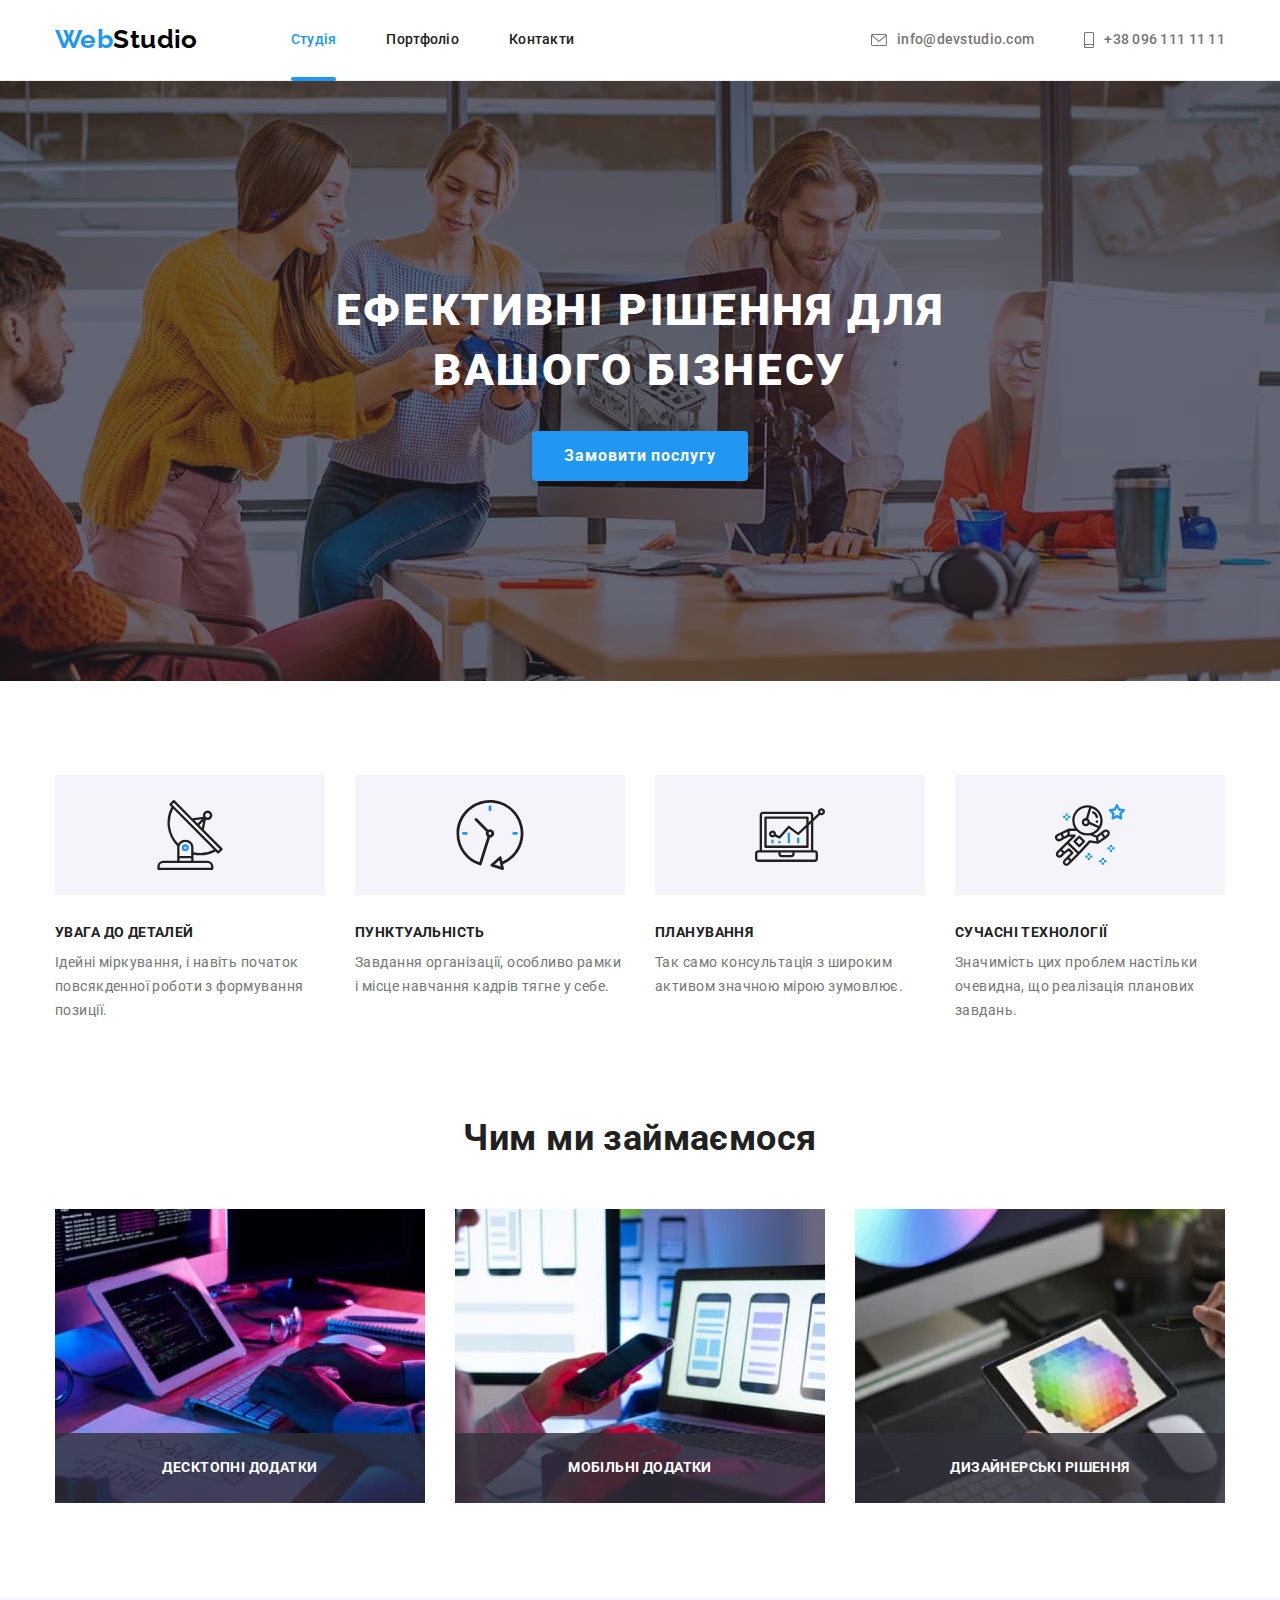
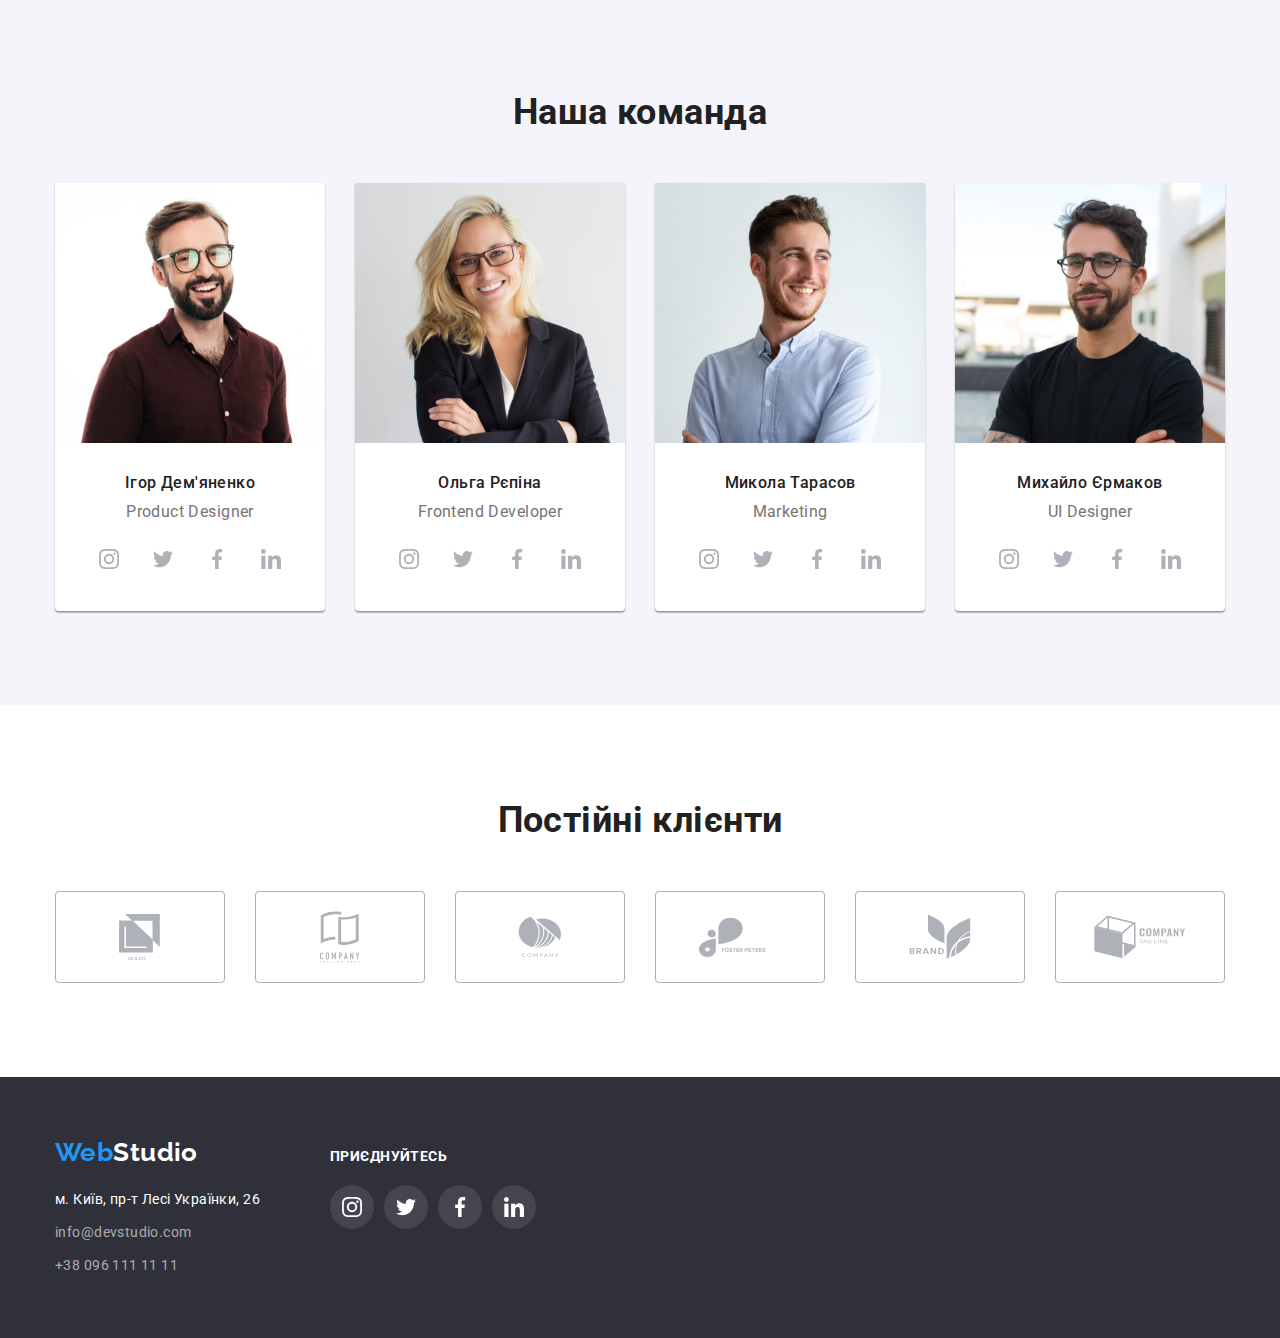
==== index.html @ 54a5e235 "Initial commit" ====
<!DOCTYPE html>
<html lang="uk">

<head>
    <meta charset="UTF-8">
    <meta http-equiv="X-UA-Compatible" content="IE=edge">
    <meta name="viewport" content="width=device-width, initial-scale=1.0">
    <title>Студія</title>
    <link rel="preconnect" href="https://fonts.googleapis.com">
    <link rel="preconnect" href="https://fonts.gstatic.com" crossorigin>
    <link
        href="https://fonts.googleapis.com/css2?family=Raleway:wght@700&family=Roboto:wght@400;500;700;900&display=swap"
        rel="stylesheet">
    <link rel="stylesheet"
        href="https://cdnjs.cloudflare.com/ajax/libs/modern-normalize/1.1.0/modern-normalize.min.css">
    <link rel="stylesheet" href="./css/styles.css">
</head>

<body>
    <!--Шапка сайта-->
    <header class="header">
        <div class="container header-container">
            <!-- Навигация на другие страницы -->
            <nav class="header-nav">
                <a class="header-logo link" lang="en" href="./index.html">Web<span
                        class="header-logo-text">Studio</span></a>
                <ul class="header-nav-items list">
                    <li class="header-nav-item"><a class="header-nav-link link current" href="./index.html">Студія</a>
                    </li>
                    <li class="header-nav-item"><a class="header-nav-link link" href="./portfolio.html">Портфоліо</a>
                    </li>
                    <li class="header-nav-item"><a class="header-nav-link link" href="#">Контакти</a></li>
                </ul>
            </nav>
            <!-- Контакты -->
            <ul class="heder-contact-items list">
                <li class="header-contact-item"><a class="header-contact-link link " href="mailto:info@devstudio.com"
                        aria-label="Надіслати Email" title="Надіслати Email">
                        <svg class="header-svg-envelope">
                            <use href="./images/icons.svg#icon-envelope"></use>
                        </svg>
                        info@devstudio.com</a>
                </li>
                <li class="header-contact-item"><a class="header-contact-link link" href="tel:+380961111111"
                        aria-label="Подзвонити" title="Подзвонити">
                        <svg class="header-svg-smartphone">
                            <use href="./images/icons.svg#icon-smartphone"></use>
                        </svg>
                        +38 096 111 11 11</a>
                </li>
            </ul>
        </div>
    </header>
    <!-- Уникальный контент страницы -->
    <main class="main">
        <!-- Секция Герой -->
        <section class="section hero">
            <div class="container">
                <h1 class="hero-title">Ефективні рішення для вашого бізнесу</h1>
                <button class="hero-btn hero-btn-text" type="button" data-modal-open>Замовити послугу</button>
            </div>
        </section>
        <!-- Секция приемущества -->
        <section class="section sсills">
            <div class="container">
                <h2 class="visually-hidden">Наші переваги</h2>
                <ul class="scills-items list">
                    <li class="scills-item">
                        <div class="scills-icons">
                            <svg class="scills-svg">
                                <use href="./images/icons.svg#icon-antenna"></use>
                            </svg>
                        </div>
                        <h3 class="scills-subtitle">Увага до деталей</h3>
                        <p class="scills-text">Ідейні міркування, і навіть початок повсякденної роботи з формування
                            позиції.
                        </p>
                    </li>
                    <li class="scills-item">
                        <div class="scills-icons">
                            <svg class="scills-svg">
                                <use href="./images/icons.svg#icon-clock"></use>
                            </svg>
                        </div>
                        <h3 class="scills-subtitle">Пунктуальність</h3>
                        <p class="scills-text">Завдання організації, особливо рамки і місце навчання кадрів тягне у
                            себе.
                        </p>
                    </li>
                    <li class="scills-item">
                        <div class="scills-icons">
                            <svg class="scills-svg">
                                <use href="./images/icons.svg#icon-diagram"></use>
                            </svg>
                        </div>
                        <h3 class="scills-subtitle">Планування</h3>
                        <p class="scills-text">Так само консультація з широким активом значною мірою зумовлює.</p>
                    </li>
                    <li class="scills-item">
                        <div class="scills-icons">
                            <svg class="scills-svg">
                                <use href="./images/icons.svg#icon-astronaut"></use>
                            </svg>
                        </div>
                        <h3 class="scills-subtitle">Сучасні технології</h3>
                        <p class="scills-text">Значимість цих проблем настільки очевидна, що реалізація планових
                            завдань.
                        </p>
                    </li>
                </ul>
            </div>
        </section>
        <!-- Секция направление деятельности -->
        <section class="section work">
            <div class="container">
                <h2 class="work-title">Чим ми займаємося</h2>
                <ul class="work-items list">
                    <li class="work-item">
                        <img class="work-image" src="./images/img_1.jpg" alt="Людина набирає текст на планшеті">
                        <h3 class="work-item-subtitle">Десктопні додатки</h3>
                    </li>

                    <li class="work-item">
                        <img class="work-image" src="./images/img_2.jpg" alt="На екрані ноутбука макети смартфонів">
                        <h3 class="work-item-subtitle">Мобільні додатки</h3>
                    </li>

                    <li class="work-item">
                        <img class="work-image" src="./images/img_3.jpg"
                            alt="Людина обирає колір графіки на екрані планшета">
                        <h3 class="work-item-subtitle">Дизайнерські рішення</h3>
                    </li>
                </ul>
            </div>
        </section>
        <!-- Секция команда сотрудников -->
        <section class="section team">
            <div class="container">
                <h2 class="team-title">Наша команда</h2>
                <ul class="team-items list">
                    <li class="team-item">
                        <img class="team-image" src="./images/prod_designer.jpg" alt="Фото Ігор Дем'яненко">
                        <div class="team-content">
                            <h3 class="team-subtitle">Ігор Дем'яненко</h3>
                            <p class="team-text" lang="en">Product Designer</p>
                            <ul class="team-social-items list">
                                <li class="team-social-item">
                                    <a class="team-social-link link" href="#" target="_blank"
                                        aria-label="Профіль Instagram" title="Профіль Instagram">
                                        <svg class="team-social-svg">
                                            <use href="./images/icons.svg#icon-instagram"></use>
                                        </svg>
                                    </a>
                                </li>
                                <li class="team-social-item">
                                    <a class="team-social-link link" href="#" target="_blank"
                                        aria-label="Профіль Twitter" title="Профіль Twitter">
                                        <svg class="team-social-svg">
                                            <use href="./images/icons.svg#icon-twitter"></use>
                                        </svg>
                                    </a>
                                </li>
                                <li class="team-social-item">
                                    <a class="team-social-link link" href="#" target="_blank"
                                        aria-label="Профіль Facebook" title="Профіль Facebook">
                                        <svg class="team-social-svg">
                                            <use href="./images/icons.svg#icon-facebook"></use>
                                        </svg>
                                    </a>
                                </li>
                                <li class="team-social-item">
                                    <a class="team-social-link link" href="#" target="_blank"
                                        aria-label="Профіль Linkedin" title="Профіль Linkedin">
                                        <svg class="team-social-svg">
                                            <use href="./images/icons.svg#icon-linkedin"></use>
                                        </svg>
                                    </a>
                                </li>
                            </ul>
                        </div>
                    </li>

                    <li class="team-item">
                        <img class="team-image" src="./images/developer.jpg" alt="Фото Ольга Рєпіна">
                        <div class="team-content">
                            <h3 class="team-subtitle">Ольга Рєпіна</h3>
                            <p class="team-text" lang="en">Frontend Developer</p>
                            <ul class="team-social-items list">
                                <li class="team-social-item">
                                    <a class="team-social-link link" href="#" target="_blank"
                                        aria-label="Профіль Instagram" title="Профіль Instagram">
                                        <svg class="team-social-svg">
                                            <use href="./images/icons.svg#icon-instagram"></use>
                                        </svg>
                                    </a>
                                </li>
                                <li class="team-social-item">
                                    <a class="team-social-link link" href="#" target="_blank"
                                        aria-label="Профіль Twitter" title="Профіль Twitter">
                                        <svg class="team-social-svg">
                                            <use href="./images/icons.svg#icon-twitter"></use>
                                        </svg>
                                    </a>
                                </li>
                                <li class="team-social-item">
                                    <a class="team-social-link link" href="#" target="_blank"
                                        aria-label="Профіль Facebook" title="Профіль Facebook">
                                        <svg class="team-social-svg">
                                            <use href="./images/icons.svg#icon-facebook"></use>
                                        </svg>
                                    </a>
                                </li>
                                <li class="team-social-item">
                                    <a class="team-social-link link" href="#" target="_blank"
                                        aria-label="Профіль Linkedin" title="Профіль Linkedin">
                                        <svg class="team-social-svg">
                                            <use href="./images/icons.svg#icon-linkedin"></use>
                                        </svg>
                                    </a>
                                </li>
                            </ul>
                        </div>
                    </li>

                    <li class="team-item">
                        <img class="team-image" src="./images/marketing.jpg" alt=" Фото Микола Тарасов">
                        <div class="team-content">
                            <h3 class="team-subtitle">Микола Тарасов</h3>
                            <p class="team-text" lang="en">Marketing</p>
                            <ul class="team-social-items list">
                                <li class="team-social-item">
                                    <a class="team-social-link link" href="#" target="_blank"
                                        aria-label="Профіль Instagram" title="Профіль Instagram">
                                        <svg class="team-social-svg">
                                            <use href="./images/icons.svg#icon-instagram"></use>
                                        </svg>
                                    </a>
                                </li>
                                <li class="team-social-item">
                                    <a class="team-social-link link" href="#" target="_blank"
                                        aria-label="Профіль Twitter" title="Профіль Twitter">
                                        <svg class="team-social-svg">
                                            <use href="./images/icons.svg#icon-twitter"></use>
                                        </svg>
                                    </a>
                                </li>
                                <li class="team-social-item">
                                    <a class="team-social-link link" href="#" target="_blank"
                                        aria-label="Профіль Facebook" title="Профіль Facebook">
                                        <svg class="team-social-svg">
                                            <use href="./images/icons.svg#icon-facebook"></use>
                                        </svg>
                                    </a>
                                </li>
                                <li class="team-social-item">
                                    <a class="team-social-link link" href="#" target="_blank"
                                        aria-label="Профіль Linkedin" title="Профіль Linkedin">
                                        <svg class="team-social-svg">
                                            <use href="./images/icons.svg#icon-linkedin"></use>
                                        </svg>
                                    </a>
                                </li>
                            </ul>
                        </div>
                    </li>

                    <li class="team-item">
                        <img class="team-image" src="./images/ui_designer.jpg" alt="Фото Михайло Єрмаков">
                        <div class="team-content">
                            <h3 class="team-subtitle">Михайло Єрмаков</h3>
                            <p class="team-text" lang="en">UI Designer</p>
                            <ul class="team-social-items list">
                                <li class="team-social-item">
                                    <a class="team-social-link link" href="#" target="_blank"
                                        aria-label="Профіль Instagram" title="Профіль Instagram">
                                        <svg class="team-social-svg">
                                            <use href="./images/icons.svg#icon-instagram"></use>
                                        </svg>
                                    </a>
                                </li>
                                <li class="team-social-item">
                                    <a class="team-social-link link" href="#" target="_blank"
                                        aria-label="Профіль Twitter" title="Профіль Twitter">
                                        <svg class="team-social-svg">
                                            <use href="./images/icons.svg#icon-twitter"></use>
                                        </svg>
                                    </a>
                                </li>
                                <li class="team-social-item">
                                    <a class="team-social-link link" href="#" target="_blank"
                                        aria-label="Профіль Facebook" title="Профіль Facebook">
                                        <svg class="team-social-svg">
                                            <use href="./images/icons.svg#icon-facebook"></use>
                                        </svg>
                                    </a>
                                </li>
                                <li class="team-social-item">
                                    <a class="team-social-link link" href="#" target="_blank"
                                        aria-label="Профіль Linkedin" title="Профіль Linkedin">
                                        <svg class="team-social-svg">
                                            <use href="./images/icons.svg#icon-linkedin"></use>
                                        </svg>
                                    </a>
                                </li>
                            </ul>
                        </div>
                    </li>
                </ul>
            </div>
        </section>
        <!-- Секция постоянныех клиентов -->
        <section class="section clients">
            <div class="container">
                <h2 class="clients-title">Постійні клієнти</h2>
                <ul class="clients-items list">
                    <li class="clients-item">
                        <a class="clients-item-link link" href="" aria-label="YA & CO" title="YA & CO">
                            <svg class="clients-item-svg svg-company_1">
                                <use href="./images/icons.svg#icon-company_1"></use>
                            </svg>
                        </a>
                    </li>
                    <li class="clients-item">
                        <a class="clients-item-link link" href="" aria-label="Company tagline here"
                            title="Company tagline here">
                            <svg class="clients-item-svg svg-company_2">
                                <use href="./images/icons.svg#icon-company_2"></use>
                            </svg>
                        </a>
                    </li>
                    <li class="clients-item">
                        <a class="clients-item-link link" href="" aria-label="Company" title="Company">
                            <svg class="clients-item-svg svg-company_3">
                                <use href="./images/icons.svg#icon-company_3"></use>
                            </svg>
                        </a>
                    </li>
                    <li class="clients-item">
                        <a class="clients-item-link link" href="" aria-label="Foster Peters" title="Foster Peters">
                            <svg class="clients-item-svg svg-company_4">
                                <use href="./images/icons.svg#icon-company_4"></use>
                            </svg>
                        </a>
                    </li>
                    <li class="clients-item">
                        <a class="clients-item-link link" href="" aria-label="Brand" title="Brand">
                            <svg class="clients-item-svg svg-company_5">
                                <use href="./images/icons.svg#icon-company_5"></use>
                            </svg>
                        </a>
                    </li>
                    <li class="clients-item">
                        <a class="clients-item-link link" href="" aria-label="Company Tag Line"
                            title="Company Tag Line">
                            <svg class="clients-item-svg svg-company_6">
                                <use href="./images/icons.svg#icon-company_6"></use>
                            </svg>
                        </a>
                    </li>
                </ul>
            </div>
        </section>
    </main>
    <!-- Подвал сайта-->
    <footer class="footer">
        <div class="container">
            <div class="footer-items-flex">
                <div class="footer-item-flex"><a class="footer-logo link" lang="en" href="./index.html">Web<span
                            class="footer-logo-text">Studio</span></a>
                    <!-- Адрес компании -->
                    <address class="footer-address">
                        <ul class="footer-address-items list">
                            <li class="address-item"><a class="address-link footer-address-contact link" href="
                                            https://goo.gl/maps/CPtrU1FHBa2aNyZL9" target="_blank"
                                    rel="noopener noreferrer nofollow">м.
                                    Київ, пр-т Лесі
                                    Українки, 26</a></li>
                            <li class="address-item"><a class="address-link link"
                                    href="mailto:info@devstudio.com">info@devstudio.com</a>
                            </li>
                            <li class="address-item"><a class="address-link link" href="tel:+380961111111">+38 096 111
                                    11 11</a>
                            </li>
                        </ul>
                    </address>
                </div>
                <div class="footer-item-flex">
                    <h2 class="footer-social-subtitle">Приєднуйтесь</h2>
                    <ul class="footer-social-items list ">
                        <li class="footer-social-item">
                            <a class="footer-social-link link" href="#" target="_blank" aria-label="Логотип Instagram"
                                title="Підписуйтесь у Instagram">
                                <svg class="footer-social-svg">
                                    <use href="./images/icons.svg#icon-instagram"></use>
                                </svg>
                            </a>
                        </li>
                        <li class="footer-social-item">
                            <a class="footer-social-link link" href="#" target="_blank" aria-label="Логотип Twitter"
                                title="Підписуйтесь у Twitter">
                                <svg class="footer-social-svg">
                                    <use href="./images/icons.svg#icon-twitter"></use>
                                </svg>
                            </a>
                        </li>
                        <li class="footer-social-item">
                            <a class="footer-social-link link" href="#" target="_blank" aria-label="Логотип Facebook"
                                title="Підписуйтесь у Facebook">
                                <svg class="footer-social-svg">
                                    <use href="./images/icons.svg#icon-facebook"></use>
                                </svg>
                            </a>
                        </li>
                        <li class="footer-social-item">
                            <a class="footer-social-link link" href="#" target="_blank" aria-label="Логотип Linkedin"
                                title="Підписуйтесь у Linkedin">
                                <svg class="footer-social-svg">
                                    <use href="./images/icons.svg#icon-linkedin"></use>
                                </svg>
                            </a>
                        </li>
                    </ul>
                </div>
            </div>
        </div>
    </footer>
    <div class="backdrop is-hidden" data-modal>
        <div class="modal">
            <button class="modal-close-btn" type="button" data-modal-close>
                <svg class="svg-modal-close">
                    <use href="./images/icons.svg#icon-closemodal"></use>
                </svg>
            </button>
        </div>
    </div>
    <script src="./js/modal.js"></script>
</body>

</html>
---- css/styles.css ----
/* General styles */
:root {
    --primary-text-color: #212121;
    --secondary-text-color: #757575;
    --primary-white-color: #ffffff;
    --secondary-black-color: #000000;
    --accent-color: #2196F3;
    --button-active-color: #188CE8;
    --footer-bg-color: #2F303A;
    --footer-contact-color: rgba(255, 255, 255, 0.6);
    --work-subtitle-color: rgba(47, 48, 58, 0.8);
    --secondary-bg-color: #F5F4FA;
    --header-line-color: #ECECEC;
    --bottom-border-card: #EEEEEE;
    --social-team-color: #AFB1B8;
    --hero-overlay-color: #C4C4C4;
    --main-font: 'Roboto', sans-serif;
    --secondary-font: 'Raleway', sans-serif;
    --card-set-gap: 30px;
    --social-item-gap: 10px;
}

body {
    background-color: var(--primary-white-color);
    color: var(--primary-text-color);
    font-family: var(--main-font);

    font-size: 14px;
    letter-spacing: 0.03em;
    line-height: 1.14;
}

/* убираем точки списков */

.list {
    list-style: none;
}

/* убираем подчеркивание ссылок */

.link {
    text-decoration: none;
}

/* делаем активную страницу */

.header-nav-link.link.current {
    color: var(--accent-color);
}

/* скрываем заголовки h1 и h2 на странице*/

.visually-hidden {
    position: absolute;
    white-space: nowrap;
    width: 1px;
    height: 1px;
    overflow: hidden;
    border: 0;
    padding: 0;
    clip: rect(0 0 0 0);
    clip-path: inset(50%);
    margin: -1px;
}

/* глобальный сброс margin, padding */

h1,
h2,
h3,
h4,
h5,
h6,
p,
ul,
a,
img,
button {
    margin: 0;
    padding: 0;
}

img {
    display: block;
    max-width: 100%;
    height: auto;
}

a {
    display: inline-block;
}

/* общий класс .container для центрирования и ограничения контента по ширине */

.container {
    max-width: 1200px;
    padding-left: 15px;
    padding-right: 15px;
    margin-left: auto;
    margin-right: auto;
}

.section {
    padding-top: 94px;
    padding-bottom: 94px;
}

.section.work {
    padding-top: 0;
}

/* ----------------------Header---------------------------- */

.header {
    border-bottom: 1px solid var(--header-line-color);
}

.container.header-container {
    display: flex;
    align-items: center;
}

.header-nav {
    display: flex;
    align-items: center;
}

.header-nav-items {
    display: flex;
    margin-left: 93px;
}

.header-nav-item:not(:last-child) {
    margin-right: 50px;
}

.header-nav-item .header-nav-link {
    position: relative;
    display: block;
    padding-top: 32px;
    padding-bottom: 32px;

    font-weight: 500;
    letter-spacing: 0.02em;
    color: inherit;

    transition: color 250ms cubic-bezier(0.4, 0, 0.2, 1);
}

.header-nav-item .header-nav-link:hover,
.header-nav-item .header-nav-link:focus {
    color: var(--accent-color);
}

.header-nav-item .header-nav-link.current::after {
    position: absolute;
    display: block;
    content: '';
    bottom: -1px;
    left: 0;

    width: 100%;
    height: 4px;

    border-radius: 2px;
    background-color: var(--accent-color);
}


.heder-contact-items.list {
    display: flex;
    margin-left: auto;
}

.heder-contact-items .header-contact-item+.header-contact-item {
    margin-left: 50px;
}

.header-logo,
.footer-logo {
    font-family: var(--secondary-font);
    font-weight: 700;
    font-size: 26px;
    line-height: 1.2;
    color: var(--accent-color);

}

.header-logo {
    padding-top: 24px;
    padding-bottom: 25px;
}

.header-logo-text {
    color: var(--secondary-black-color);
}

.header-contact-link:hover,
.header-contact-link:focus {
    color: var(--accent-color);
}

.header-contact-link {
    display: inline-flex;
    align-items: center;
    font-weight: 500;
    letter-spacing: 0.02em;
    color: var(--secondary-text-color);
    padding-top: 32px;
    padding-bottom: 32px;

    transition: color 250ms cubic-bezier(0.4, 0, 0.2, 1);
}

.header-svg-envelope {
    margin-right: 10px;
    width: 16px;
    height: 12px;
    fill: currentColor;
}

.header-svg-smartphone {
    margin-right: 10px;
    width: 10px;
    height: 16px;
    fill: currentColor;
}


/* ----------------------------Section hero--------------------------- */

.hero {
    padding-top: 200px;
    padding-bottom: 200px;
    text-align: center;
    background-color: var(--hero-overlay-color);
    color: var(--primary-white-color);

    max-width: 1600px;
    margin-left: auto;
    margin-right: auto;

    background-image: linear-gradient(to right, rgba(47, 48, 58, 0.4), rgba(47, 48, 58, 0.4)), url(../images/hero.jpg);
    background-repeat: no-repeat;
    background-position: center;
    background-size: cover;
}

.hero-title {
    margin-bottom: 30px;
    margin-left: auto;
    margin-right: auto;
    max-width: 696px;
    font-weight: 900;
    font-size: 44px;
    line-height: 1.36;
    letter-spacing: 0.06em;
    text-transform: uppercase;
}

.hero-btn {
    display: inline-block;
    font-family: inherit;
    border-radius: 4px;
    cursor: pointer;
    background-color: var(--accent-color);
    box-shadow: 0px 4px 4px rgba(0, 0, 0, 0.15);
    min-width: 216px;
    padding-left: 32px;
    padding-right: 32px;
    padding-top: 10px;
    padding-bottom: 10px;
    border: transparent;

    transition: background-color 250ms cubic-bezier(0.4, 0, 0.2, 1);
}

.hero-btn:hover,
.hero-btn:focus {
    background: var(--button-active-color);
    box-shadow: 0px 4px 4px rgba(0, 0, 0, 0.15);
    border-radius: 4px;
    cursor: pointer;
}

.hero-btn.hero-btn-text {
    font-weight: 700;
    font-size: 16px;
    line-height: 1.88;
    letter-spacing: 0.06em;
    color: var(--primary-white-color);
}

/* -----------------------Section scills---------------------------- */

.scills-items {
    display: flex;
    gap: var(--card-set-gap);
}

.scills-item {
    flex-basis: calc((100% - 3 * var(--card-set-gap)) / 4);
}

.scills-subtitle {
    margin-bottom: 10px;
    font-weight: 700;
    text-transform: uppercase;
    font-size: 14px;
}

.scills-text {
    color: var(--secondary-text-color);
    line-height: 1.71;
}

.scills-icons {
    display: flex;
    height: 120px;
    align-items: center;
    justify-content: center;
    margin-bottom: 30px;
    background-color: var(--secondary-bg-color);
}

.scills-svg {
    width: 70px;
    height: 70px;
}

/* --------------------------Section work--------------------------------- */

.work-title,
.team-title,
.clients-title {
    font-weight: 700;
    font-size: 36px;
    line-height: 1.17;
    text-align: center;
    margin-bottom: 50px;
}

.work-items,
.team-items {
    display: flex;
    margin-left: calc(-1 * var(--card-set-gap));
}

.work-item {
    position: relative;
    flex-basis: calc(100% / 3 - var(--card-set-gap));
    margin-left: var(--card-set-gap);
}

.work-item-subtitle {
    position: absolute;
    width: 100%;
    bottom: 0;
    left: 0;
    padding-top: 27px;
    padding-bottom: 27px;

    font-size: 14px;
    text-align: center;
    text-transform: uppercase;

    color: var(--primary-white-color);
    background-color: var(--work-subtitle-color);
}

/* -------------------------Section team------------------------------- */

.team {
    background-color: var(--secondary-bg-color);
}

.team-item {
    flex-basis: calc((100% / 4) - var(--card-set-gap));
    margin-left: var(--card-set-gap);
}

.team-content {
    padding-top: var(--card-set-gap);
    padding-bottom: var(--card-set-gap);
    padding-left: 32px;
    padding-right: 32px;
    text-align: center;
    line-height: 1.19;
}

.team-subtitle {
    font-weight: 500;
    margin-bottom: 10px;
    font-size: 16px;
}

.team-text {
    color: var(--secondary-text-color);
    font-size: 16px;
    margin-bottom: 16px;
}

.team-item {
    background-color: var(--primary-white-color);
    box-shadow: 0px 1px 3px rgba(0, 0, 0, 0.12), 0px 1px 1px rgba(0, 0, 0, 0.14), 0px 2px 1px rgba(0, 0, 0, 0.2);
    border-radius: 0px 0px 4px 4px;
}

.team-social-items {
    display: flex;
    gap: var(--social-item-gap);
}

.team-social-item {
    flex-basis: calc((100% - 3 * var(--social-item-gap)) / 4);
}

.team-social-link {
    width: 44px;
    height: 44px;
    display: flex;
    align-items: center;
    justify-content: center;
    border-radius: 50%;
    color: var(--social-team-color);

    transition: background-color 250ms cubic-bezier(0.4, 0, 0.2, 1),
        color 250ms cubic-bezier(0.4, 0, 0.2, 1);
}

.team-social-link:hover,
.team-social-link:focus {
    color: var(--primary-white-color);
    background-color: var(--accent-color);
}

.team-social-svg {
    width: 20px;
    height: 20px;
    fill: currentColor;
}


/* -----------------------------Sections clients-------------------------- */

.clients-items {
    display: flex;
    gap: var(--card-set-gap);
}

.clients-item {
    flex-basis: calc((100% - 5 * var(--card-set-gap)) / 6);
}

.clients-item-link {
    display: flex;
    height: 92px;
    align-items: center;
    justify-content: center;
    color: var(--social-team-color);
    border: 1px solid var(--social-team-color);
    border-radius: 4px;
    padding: 16px 32px;

    transition: border-color 250ms cubic-bezier(0.4, 0, 0.2, 1), color 250ms cubic-bezier(0.4, 0, 0.2, 1);
}

.clients-item-link:hover,
.clients-item-link:focus {
    color: var(--accent-color);
    border-color: var(--accent-color);

}

.clients-item-svg {
    fill: currentColor;
}

.svg-company_1 {
    width: 41px;
    height: 46.7px;
}

.svg-company_2 {
    width: 40px;
    height: 52px;
}

.svg-company_3 {
    width: 43.46px;
    height: 41.18px;
}

.svg-company_4 {
    width: 84.44px;
    height: 40.62px;
}

.svg-company_5 {
    width: 62.54px;
    height: 45.43px;
}

.svg-company_6 {
    width: 93.79px;
    height: 43.49px;
}

/* ------------------------------Footer---------------------------------- */

.footer {
    padding-top: 60px;
    padding-bottom: 60px;
    background-color: var(--footer-bg-color);
    color: var(--primary-white-color)
}

.footer-logo {
    margin-bottom: 20px;
}

.footer-logo-text {
    color: var(--primary-white-color);
}

.address-link {
    font-style: normal;
    line-height: 1.71;
    color: var(--footer-contact-color);

    transition: color 250ms cubic-bezier(0.4, 0, 0.2, 1);
}

.address-item:not(:last-child) {
    margin-bottom: 9px;
}

.footer-address-contact {
    color: var(--primary-white-color);
}

.footer-address-items .address-link:hover,
.footer-address-items .address-link:focus {
    color: var(--accent-color);
}

.footer-items-flex {
    display: flex;
    align-items: baseline;
}

.footer-item-flex:not(:last-child) {
    margin-right: 70px;
}

.footer-social-items {
    display: flex;
    gap: 10px;
}

.footer-social-item {
    flex-basis: calc((100% - 3 * var(--social-item-gap)) / 4);
}

.footer-social-link {
    width: 44px;
    height: 44px;
    display: flex;
    align-items: center;
    justify-content: center;
    border-radius: 50%;
    background-color: rgba(255, 255, 255, 0.1);
    color: var(--primary-white-color);

    transition: background-color 250ms cubic-bezier(0.4, 0, 0.2, 1), color 250ms cubic-bezier(0.4, 0, 0.2, 1);
}

.footer-social-link:hover,
.footer-social-link:focus {
    color: var(--primary-white-color);
    background-color: var(--accent-color);
}

.footer-social-svg {
    width: 20px;
    height: 20px;
    fill: currentColor;
}

.footer-social-subtitle {
    font-size: inherit;
    font-weight: 700;
    text-transform: uppercase;
    color: var(--primary-white-color);
    margin-bottom: 20px;
}

/* ------------------------Section portfolio------------------------- */

.filter-items {
    display: flex;
    margin-bottom: 50px;
    justify-content: center;
}

.filter-item:not(:last-child) {
    margin-right: 8px;
}

.filter-button {
    display: inline-block;
    min-width: 73px;
    border: transparent;
    padding-top: 6px;
    padding-bottom: 6px;
    padding-left: 22px;
    padding-right: 22px;
    font-weight: 500;
    font-size: 16px;
    line-height: 1.62;
    text-align: center;
    letter-spacing: 0.03em;
    border-radius: 4px;
    background-color: var(--secondary-bg-color);
    color: var(--primary-text-color);

    transition: background-color 250ms cubic-bezier(0.4, 0, 0.2, 1), color 250ms cubic-bezier(0.4, 0, 0.2, 1), box-shadow 250ms cubic-bezier(0.4, 0, 0.2, 1);
}

.filter-button:hover,
.filter-button:focus {
    font-weight: 500;
    font-size: 16px;
    line-height: 1.62;
    text-align: center;
    letter-spacing: 0.03em;
    box-shadow: 0px 3px 1px rgba(0, 0, 0, 0.1), 0px 1px 2px rgba(0, 0, 0, 0.08), 0px 2px 2px rgba(0, 0, 0, 0.12);
    border-radius: 4px;
    cursor: pointer;
    background-color: var(--accent-color);
    color: var(--primary-white-color);
}

/* ---------------------------cards-------------------------- */
.card-content {
    padding: 20px 24px;
    border-right: 1px solid var(--bottom-border-card);
    border-bottom: 1px solid var(--bottom-border-card);
    border-left: 1px solid var(--bottom-border-card);
}

.cards-items {
    display: flex;
    flex-wrap: wrap;
    gap: var(--card-set-gap);
}

.card-item {
    flex-basis: calc((100% - 2 * var(--card-set-gap)) / 3);
}

.card-subtitle {
    margin-bottom: 4px;
    font-weight: 700;
    font-size: 18px;
    line-height: 2;
    letter-spacing: 0.06em;
    color: var(--primary-text-color);
}

.card-text {
    font-size: 16px;
    line-height: 1.88;
    color: var(--secondary-text-color);
}

.card-link {
    transition: box-shadow 250ms cubic-bezier(0.4, 0, 0.2, 1);
}

.card-link:hover,
.card-link:focus {
    box-shadow: 0px 1px 1px rgba(0, 0, 0, 0.12), 0px 4px 4px rgba(0, 0, 0, 0.06), 1px 4px 6px rgba(0, 0, 0, 0.16);
}

.card-link-overlay {
    position: relative;
    overflow: hidden;
}

.card-link-text {
    position: absolute;
    width: 100%;
    top: 0;
    left: 0;
    padding: 63px 24px;

    font-size: 18px;
    line-height: 1.56;
    background-color: rgba(33, 150, 243, 0.9);
    color: var(--primary-white-color);

    transform: translateY(100%);
    transition: transform 250ms cubic-bezier(0.4, 0, 0.2, 1);
}

.card-link:hover .card-link-text,
.card-link:focus .card-link-text {
    transform: translateY(0);
}

/*-----------------------------Modal---------------------------------------*/

.backdrop {
    position: fixed;

    width: 100vw;
    height: 100vh;
    display: flex;
    align-items: center;
    justify-content: center;

    background-color: rgba(0, 0, 0, 0.2);

    top: 0;
    left: 0;
    transition: opacity 250ms cubic-bezier(0.4, 0, 0.2, 1), visibility 250ms cubic-bezier(0.4, 0, 0.2, 1);
}

.backdrop.is-hidden {
    opacity: 0;
    visibility: hidden;
    pointer-events: none;
}

.modal {
    position: relative;
    width: 528px;
    min-height: 581px;
    background-color: var(--primary-white-color);
    transform: scale(1);
    box-shadow: 0px 1px 3px rgba(0, 0, 0, 0.12), 0px 1px 1px rgba(0, 0, 0, 0.14), 0px 2px 1px rgba(0, 0, 0, 0.2);
    border-radius: 4px;
    transition: transform 250ms cubic-bezier(0.4, 0, 0.2, 1);
}

.backdrop.is-hidden .modal {
    transform: scale(2);
}

.svg-modal-close {
    width: 18px;
    height: 18px;
    fill: currentColor;
}

.modal-close-btn {
    position: absolute;
    display: flex;
    align-items: center;
    justify-content: center;
    right: 8px;
    top: 8px;
    border-radius: 50%;
    width: 30px;
    height: 30px;
    background: var(--primary-white-color);
    border: 1px solid rgba(0, 0, 0, 0.1);
    color: var(--secondary-black-color);
}
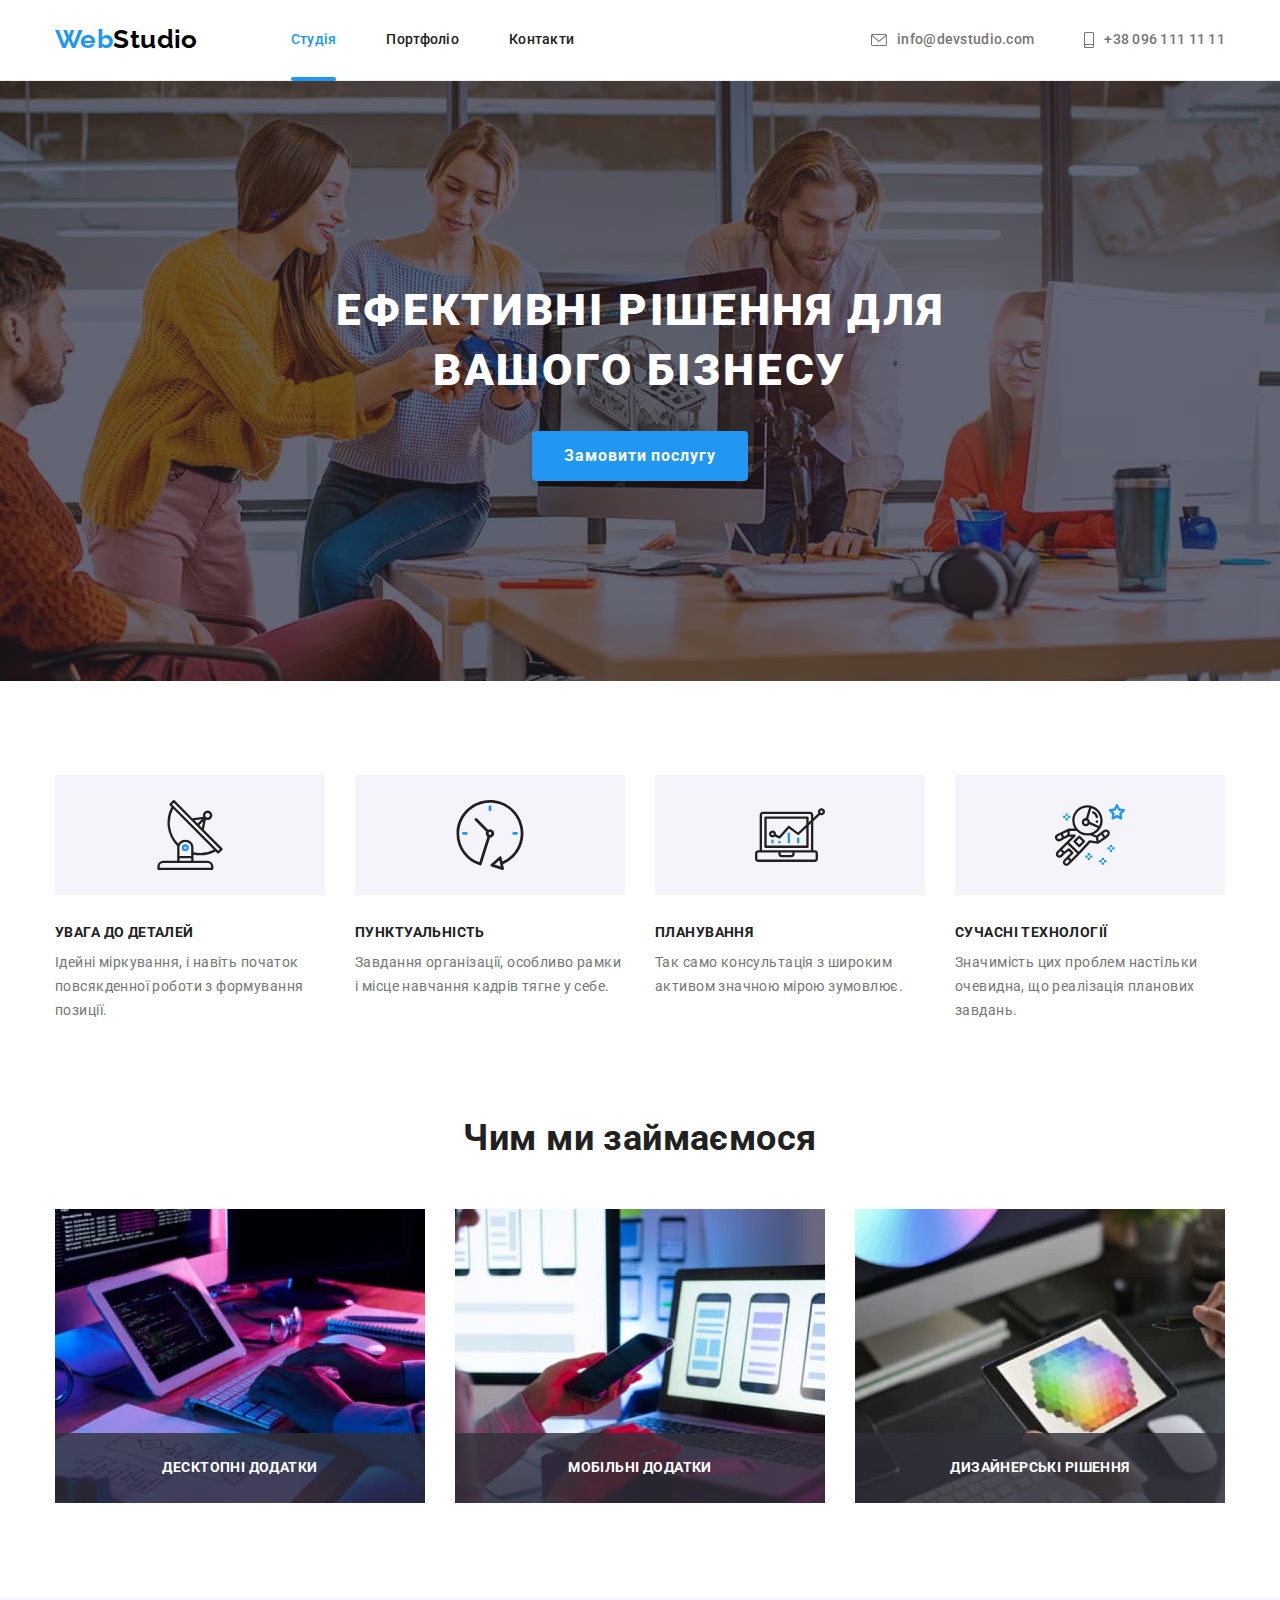
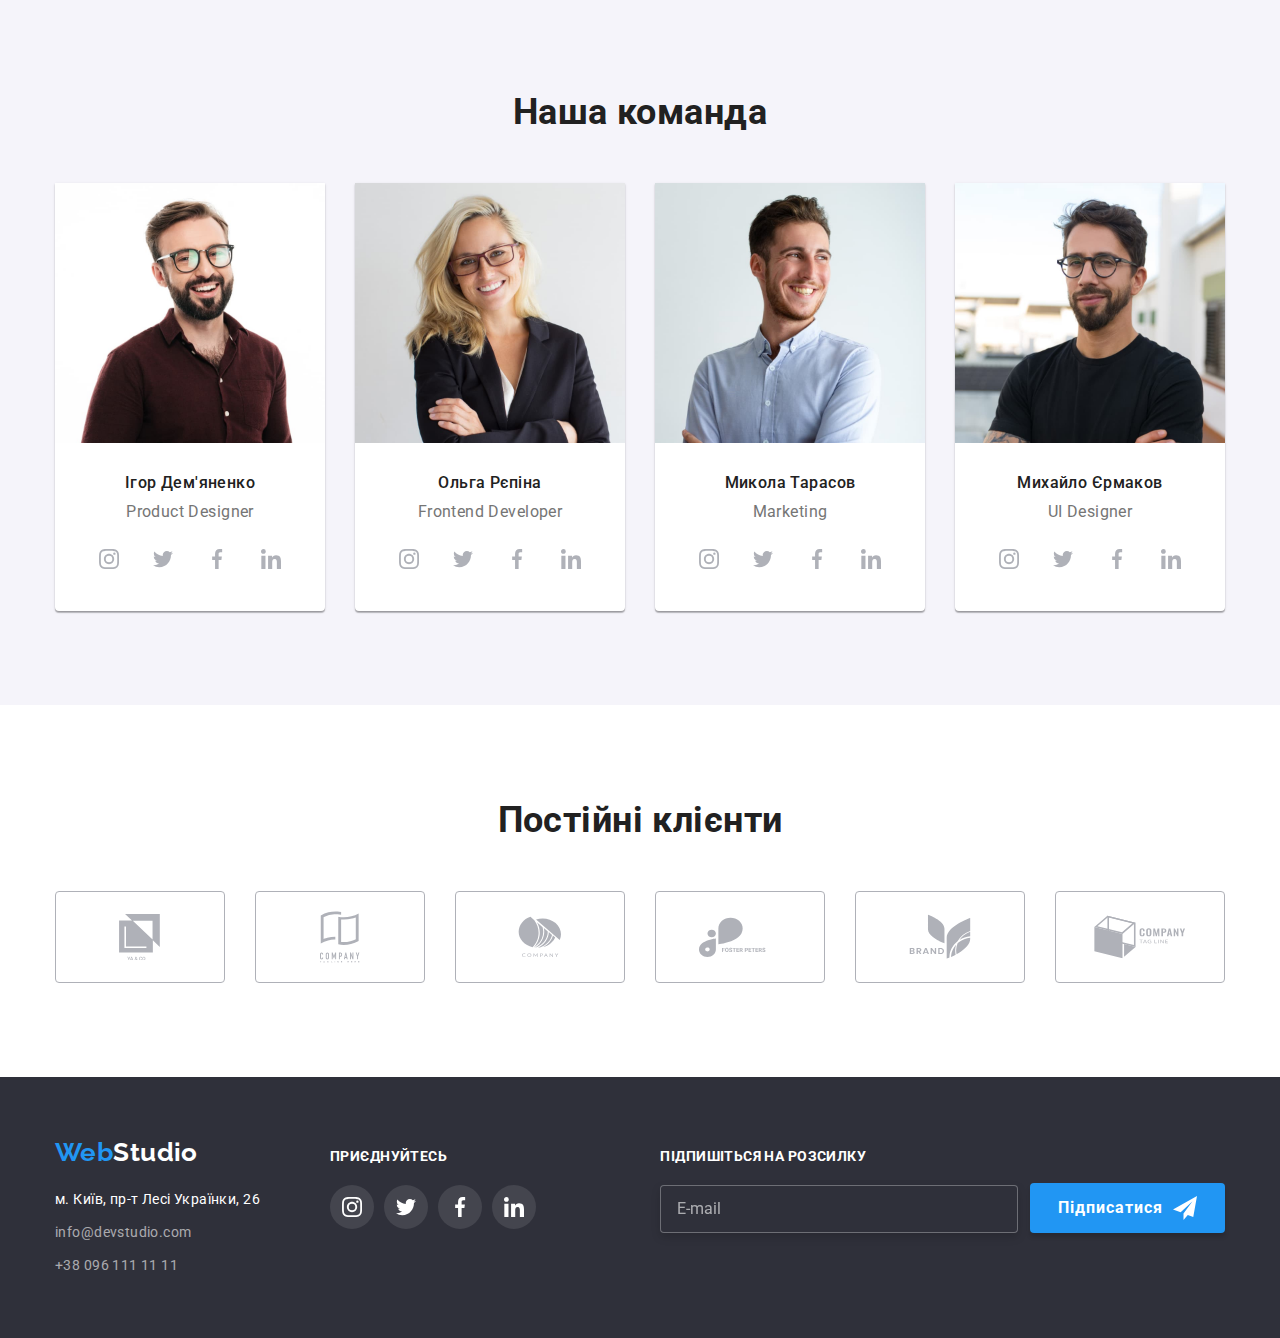
==== commit adef3e94: "Оформил футер рассылку" ====
--- a/index.html
+++ b/index.html
@@ -365,7 +365,8 @@
     <footer class="footer">
         <div class="container">
             <div class="footer-items-flex">
-                <div class="footer-item-flex"><a class="footer-logo link" lang="en" href="./index.html">Web<span
+                <div class="footer-item-address">
+                    <a class="footer-logo link" lang="en" href="./index.html">Web<span
                             class="footer-logo-text">Studio</span></a>
                     <!-- Адрес компании -->
                     <address class="footer-address">
@@ -384,7 +385,7 @@
                         </ul>
                     </address>
                 </div>
-                <div class="footer-item-flex">
+                <div class="footer-item-social">
                     <h2 class="footer-social-subtitle">Приєднуйтесь</h2>
                     <ul class="footer-social-items list ">
                         <li class="footer-social-item">
@@ -421,6 +422,22 @@
                         </li>
                     </ul>
                 </div>
+                <form class="footer-form-subscribe">
+                    <div class="footer-subscribe-flex">
+                        <h2 class="visually-hidden">Підписатися на розсилку</h2>
+                        <label class="footer-label-subscribe" for="subscribe-email">Підпишіться на розсилку</label>
+                        <input class="footer-eamil-subscribe" type="email" name="subscribe-email" id="subscribe-email"
+                            placeholder="E-mail">
+                    </div>
+                    <div class="footer-button-flex">
+                        <button class="footer-button-subscribe" type="submit">Підписатися
+                            <svg class="svg-button-subscribe">
+                                <use href="./images/icons.svg#icon-telegram"></use>
+                            </svg>
+                        </button>
+                    </div>
+
+                </form>
             </div>
         </div>
     </footer>
@@ -431,6 +448,47 @@
                     <use href="./images/icons.svg#icon-closemodal"></use>
                 </svg>
             </button>
+            <form class="form">
+                <p class="form-title">Залиште свої дані, ми вам передзвонимо</p>
+                <div class="form-input-container">
+                    <div class="form-field">
+                        <label class="form-label" for="name">Ім'я</label>
+                        <input class="form-input" type="text" name="name" id="name" required>
+                        <svg class="svg-form-input">
+                            <use href="./images/icons.svg#icon-person"></use>
+                        </svg>
+                    </div>
+                    <div class="form-field">
+                        <label class="form-label" for="tel">Телефон</label>
+                        <input class="form-input" type="tel" name="tel" id="tel" required>
+                        <svg class="svg-form-input">
+                            <use href="./images/icons.svg#icon-phone"></use>
+                        </svg>
+                    </div>
+                    <div class="form-field">
+                        <label class="form-label" for="email">Пошта</label>
+                        <input class="form-input" type="email" name="email" id="email" required>
+                        <svg class="svg-form-input">
+                            <use href="./images/icons.svg#icon-email"></use>
+                        </svg>
+                    </div>
+                    <div class="form-field">
+                        <label class="form-label" for="comment">Коментар</label>
+                        <textarea class="comment" name="comment" placeholder="Введите текст" id="comment"></textarea>
+                    </div>
+                </div>
+                <div class="form-checkbox-container">
+                    <label class="form-checkbox-label" for="policy">
+                        <input class="form-checkbox-input" type="checkbox" name="policy" id="policy">
+                        <svg class="svg-form-checkbox">
+                            <use href="./images/icons.svg#icon-check"></use>
+                        </svg>
+                        <span class="form-checkbox-text">Погоджуюся з розсилкою та приймаю</span>&nbsp;
+                        <a class="form-checkbox-link" href="#">Умови договору</a>
+                    </label>
+                </div>
+                <button class="form-button" type="submit">Відправити</button>
+            </form>
         </div>
     </div>
     <script src="./js/modal.js"></script>
--- a/css/styles.css
+++ b/css/styles.css
@@ -34,12 +34,15 @@
 
 .list {
     list-style: none;
+    padding-left: 0;
+    margin: 0;
 }
 
 /* убираем подчеркивание ссылок */
 
 .link {
     text-decoration: none;
+    color: inherit;
 }
 
 /* делаем активную страницу */
@@ -75,7 +78,8 @@
 ul,
 a,
 img,
-button {
+button,
+input {
     margin: 0;
     padding: 0;
 }
@@ -88,6 +92,15 @@
 
 a {
     display: inline-block;
+}
+
+/* Свойства для обнуления курсива у address */
+address {
+    font-style: normal;
+}
+
+button {
+    border: none;
 }
 
 /* общий класс .container для центрирования и ограничения контента по ширине */
@@ -549,7 +562,7 @@
     align-items: baseline;
 }
 
-.footer-item-flex:not(:last-child) {
+.footer-item-address {
     margin-right: 70px;
 }
 
@@ -767,4 +780,235 @@
     background: var(--primary-white-color);
     border: 1px solid rgba(0, 0, 0, 0.1);
     color: var(--secondary-black-color);
+    transition: color 250ms cubic-bezier(0.4, 0, 0.2, 1);
+}
+
+.modal-close-btn:hover,
+.modal-close-btn:focus {
+    color: var(--accent-color);
+    cursor: pointer;
+}
+
+.form-input-container {
+    margin-bottom: 20px;
+}
+
+.form {
+    padding: 40px;
+}
+
+.form-title {
+    font-weight: 700;
+    font-size: 20px;
+    line-height: 1.15;
+    text-align: center;
+    margin-bottom: 12px;
+}
+
+.form-field {
+    position: relative;
+    display: flex;
+    flex-direction: column;
+}
+
+.form-field:not(:last-child) {
+    margin-bottom: 10px;
+}
+
+.form-label,
+.comment {
+    font-size: 12px;
+    line-height: 1.17;
+    letter-spacing: 0.01em;
+    color: var(--secondary-text-color);
+    margin-bottom: 4px;
+}
+
+.form-input,
+.comment {
+    width: 100%;
+    padding-top: 11px;
+    padding-bottom: 11px;
+    padding-left: 42px;
+    padding-right: 12px;
+    border: 1px solid rgba(33, 33, 33, 0.2);
+    border-radius: 4px;
+    transition: border-color 250ms cubic-bezier(0.4, 0, 0.2, 1);
+}
+
+.svg-form-input {
+    width: 18px;
+    height: 18px;
+    position: absolute;
+    top: 50%;
+    left: 12px;
+    transition: fill 250ms cubic-bezier(0.4, 0, 0.2, 1);
+}
+
+
+.form-field:focus-within .form-input,
+.form-field:focus-within .svg-form-input,
+.form-field:focus-within .comment,
+.footer-subscribe-flex:focus-within .footer-eamil-subscribe {
+    fill: var(--accent-color);
+    border-color: var(--accent-color);
+    outline: none;
+}
+
+.comment {
+    padding: 12px 16px;
+    height: 120px;
+    resize: none;
+    color: inherit;
+    margin-bottom: 0;
+}
+
+.comment::placeholder {
+    color: rgba(117, 117, 117, 0.5);
+}
+
+.form-checkbox-container {
+    margin-bottom: 30px;
+}
+
+.form-checkbox-label {
+    display: flex;
+    justify-content: center;
+    align-items: center;
+    line-height: 1.71;
+    color: var(--secondary-text-color);
+}
+
+.form-checkbox-input {
+    position: absolute;
+    white-space: nowrap;
+    width: 1px;
+    height: 1px;
+    overflow: hidden;
+    border: 0;
+    padding: 0;
+    clip: rect(0 0 0 0);
+    clip-path: inset(50%);
+    margin: -1px;
+}
+
+.svg-form-checkbox {
+    width: 16px;
+    height: 15px;
+    margin-right: 7px;
+    fill: var(--primary-white-color);
+    border: 2px solid var(--primary-text-color);
+    border-radius: 2px;
+
+    transition: background-color 250ms cubic-bezier(0.4, 0, 0.2, 1);
+}
+
+.form-checkbox-input:checked+.svg-form-checkbox {
+    background-color: var(--accent-color);
+    border-color: var(--accent-color);
+}
+
+.form-checkbox-container:focus-within .svg-form-checkbox {
+    border: 2px solid var(--accent-color);
+}
+
+.form-checkbox-link {
+    text-decoration-line: underline;
+    color: var(--accent-color);
+}
+
+.form-button {
+    display: flex;
+    align-items: center;
+    text-align: center;
+    margin-left: auto;
+    margin-right: auto;
+    padding: 10px 52px;
+    box-shadow: 0px 4px 4px rgba(0, 0, 0, 0.15);
+    border-radius: 4px;
+    font-weight: 700;
+    font-size: 16px;
+    line-height: 1.88;
+    letter-spacing: 0.06em;
+
+    background-color: var(--accent-color);
+    color: var(--primary-white-color);
+    transition: background-color 250ms cubic-bezier(0.4, 0, 0.2, 1);
+}
+
+.form-button:focus,
+.form-button:hover {
+    background-color: var(--button-active-color);
+    cursor: pointer;
+}
+
+.footer-form-subscribe {
+    display: flex;
+    margin-left: auto;
+    align-items: flex-end;
+
+}
+
+.footer-subscribe-flex {
+    display: flex;
+    flex-direction: column;
+    margin-right: 12px;
+}
+
+.footer-label-subscribe {
+    margin-bottom: 20px;
+    font-weight: 700;
+    text-transform: uppercase;
+    color: var(--primary-white-color);
+}
+
+.footer-eamil-subscribe {
+    padding: 15px 16px;
+    width: 358px;
+    border: 1px solid rgba(255, 255, 255, 0.3);
+    filter: drop-shadow(0px 4px 4px rgba(0, 0, 0, 0.15));
+    border-radius: 4px;
+
+    color: var(--hero-overlay-color);
+    background-color: var(--footer-bg-color);
+
+    transition: background-color 250ms cubic-bezier(0.4, 0, 0.2, 1);
+}
+
+.footer-eamil-subscribe::placeholder {
+    font-size: 16px;
+    line-height: 1.25;
+    color: rgba(255, 255, 255, 0.6);
+}
+
+.footer-button-subscribe {
+    padding: 10px 28px;
+    background-color: var(--accent-color);
+    box-shadow: 0px 4px 4px rgba(0, 0, 0, 0.15);
+    border-radius: 4px;
+    font-weight: 700;
+    font-size: 16px;
+    line-height: 1.88;
+    display: flex;
+    align-items: center;
+    text-align: center;
+    letter-spacing: 0.06em;
+
+    color: var(--primary-white-color);
+    background-color: var(--accent-color);
+
+    transition: background-color 250ms cubic-bezier(0.4, 0, 0.2, 1);
+}
+
+.svg-button-subscribe {
+    width: 24px;
+    height: 24px;
+    fill: currentColor;
+    margin-left: 10px;
+}
+
+.footer-button-subscribe:hover,
+.footer-button-subscribe:focus {
+    background-color: var(--button-active-color);
+    cursor: pointer;
 }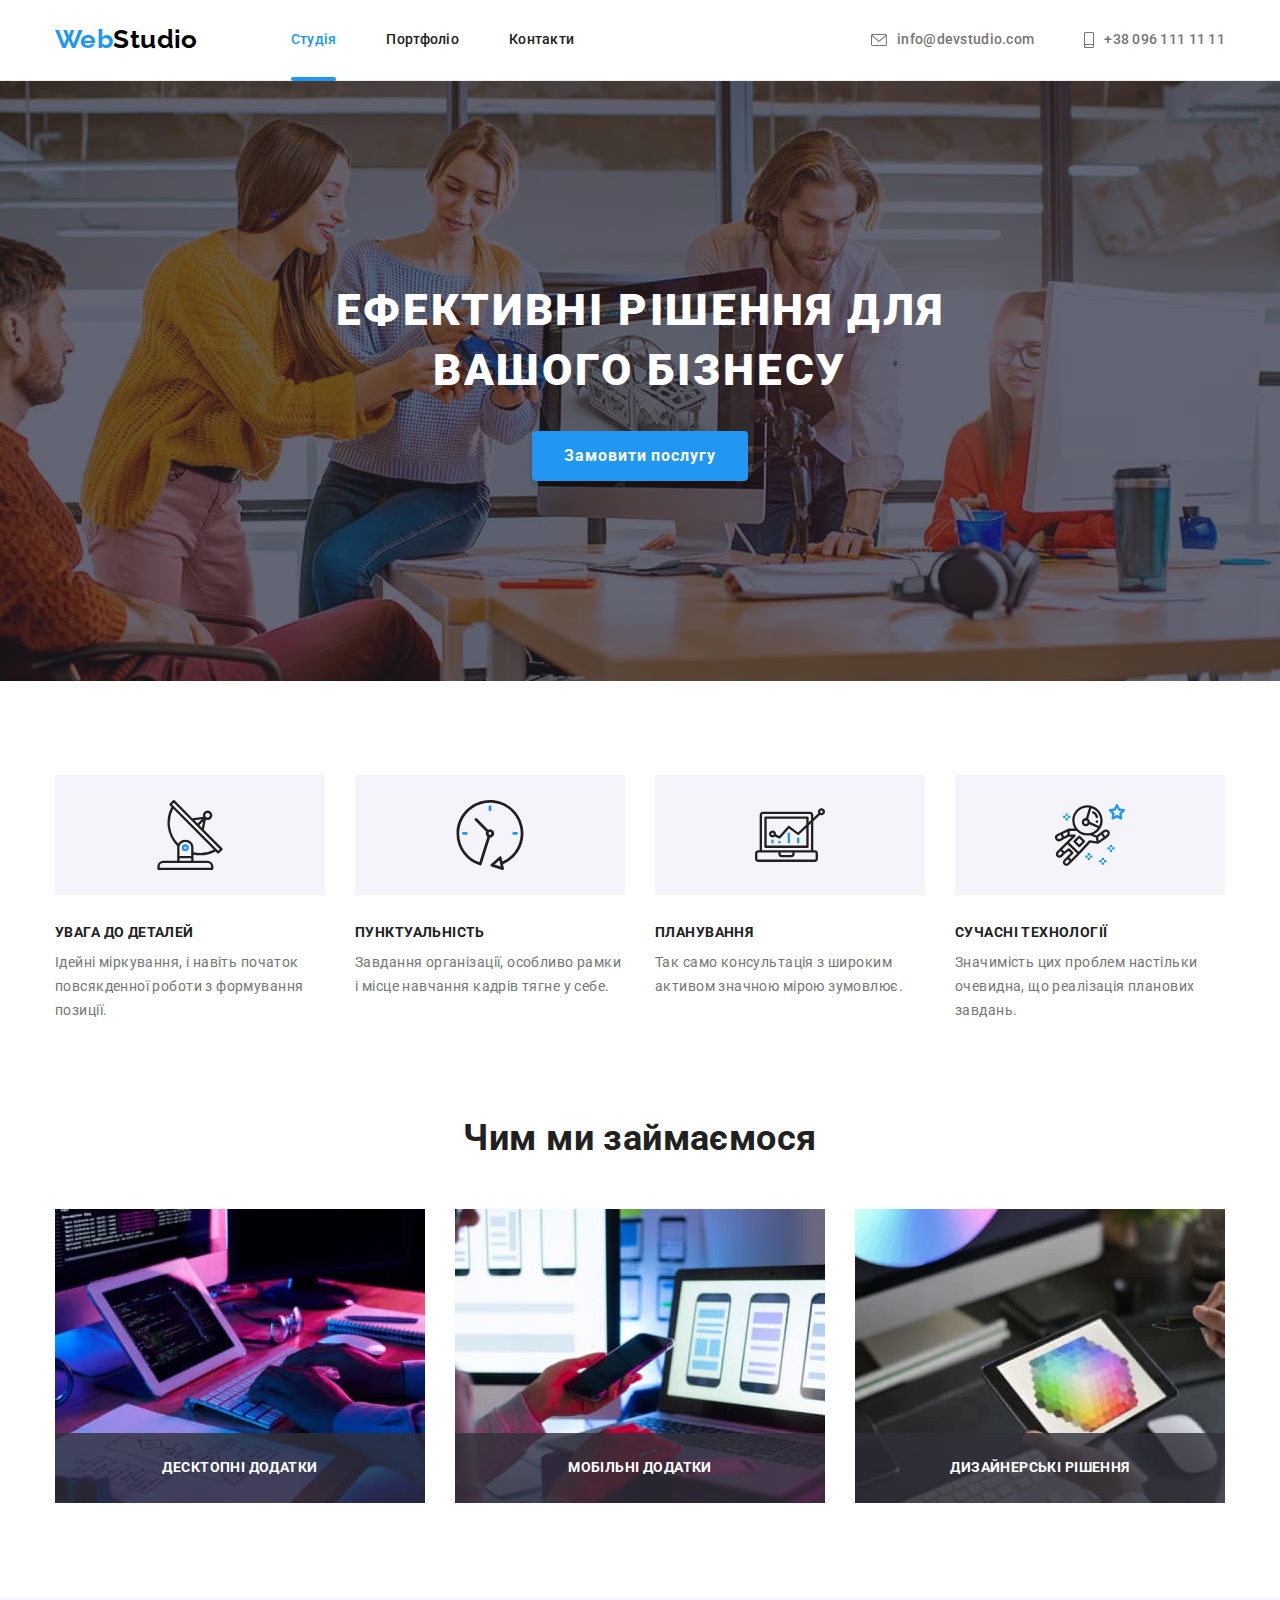
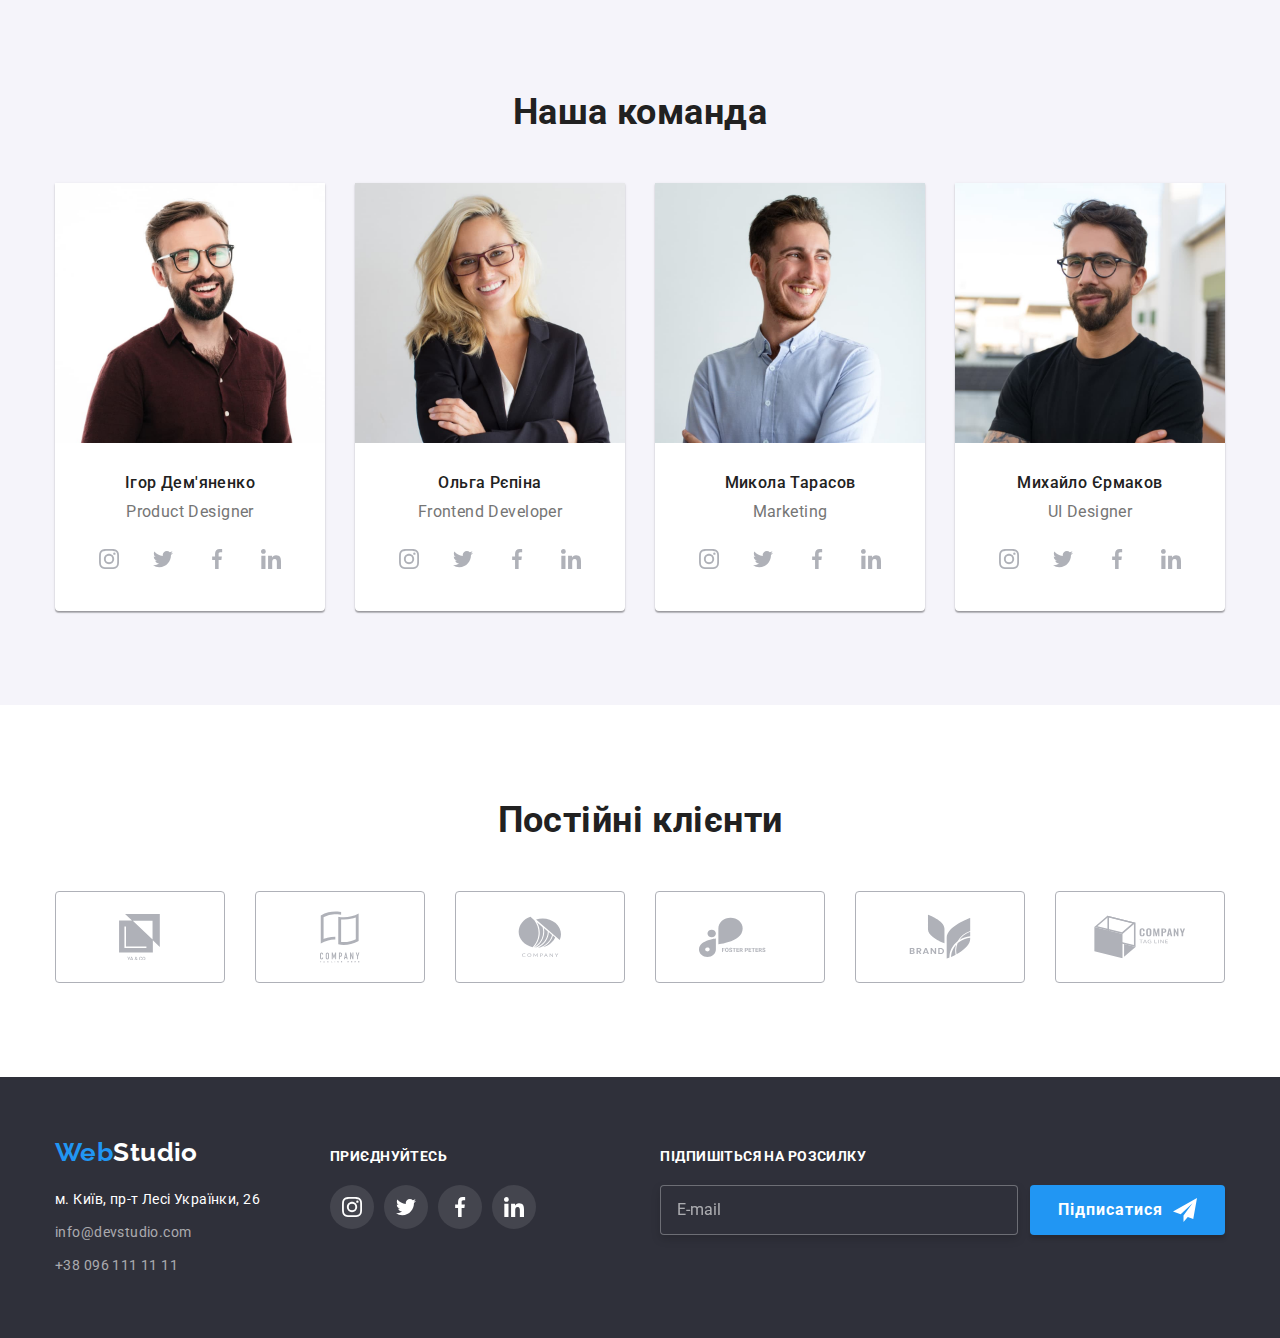
==== commit 03533959: "добавил required в инпуты" ====
--- a/index.html
+++ b/index.html
@@ -427,7 +427,7 @@
                         <h2 class="visually-hidden">Підписатися на розсилку</h2>
                         <label class="footer-label-subscribe" for="subscribe-email">Підпишіться на розсилку</label>
                         <input class="footer-eamil-subscribe" type="email" name="subscribe-email" id="subscribe-email"
-                            placeholder="E-mail">
+                            placeholder="E-mail" required>
                     </div>
                     <div class="footer-button-flex">
                         <button class="footer-button-subscribe" type="submit">Підписатися
--- a/css/styles.css
+++ b/css/styles.css
@@ -848,8 +848,7 @@
 
 .form-field:focus-within .form-input,
 .form-field:focus-within .svg-form-input,
-.form-field:focus-within .comment,
-.footer-subscribe-flex:focus-within .footer-eamil-subscribe {
+.form-field:focus-within .comment {
     fill: var(--accent-color);
     border-color: var(--accent-color);
     outline: none;
@@ -946,7 +945,6 @@
     display: flex;
     margin-left: auto;
     align-items: flex-end;
-
 }
 
 .footer-subscribe-flex {
@@ -963,7 +961,7 @@
 }
 
 .footer-eamil-subscribe {
-    padding: 15px 16px;
+    padding: 16px 16px;
     width: 358px;
     border: 1px solid rgba(255, 255, 255, 0.3);
     filter: drop-shadow(0px 4px 4px rgba(0, 0, 0, 0.15));
@@ -1000,6 +998,10 @@
     transition: background-color 250ms cubic-bezier(0.4, 0, 0.2, 1);
 }
 
+.footer-subscribe-flex:focus-within .footer-eamil-subscribe {
+    outline: none;
+}
+
 .svg-button-subscribe {
     width: 24px;
     height: 24px;
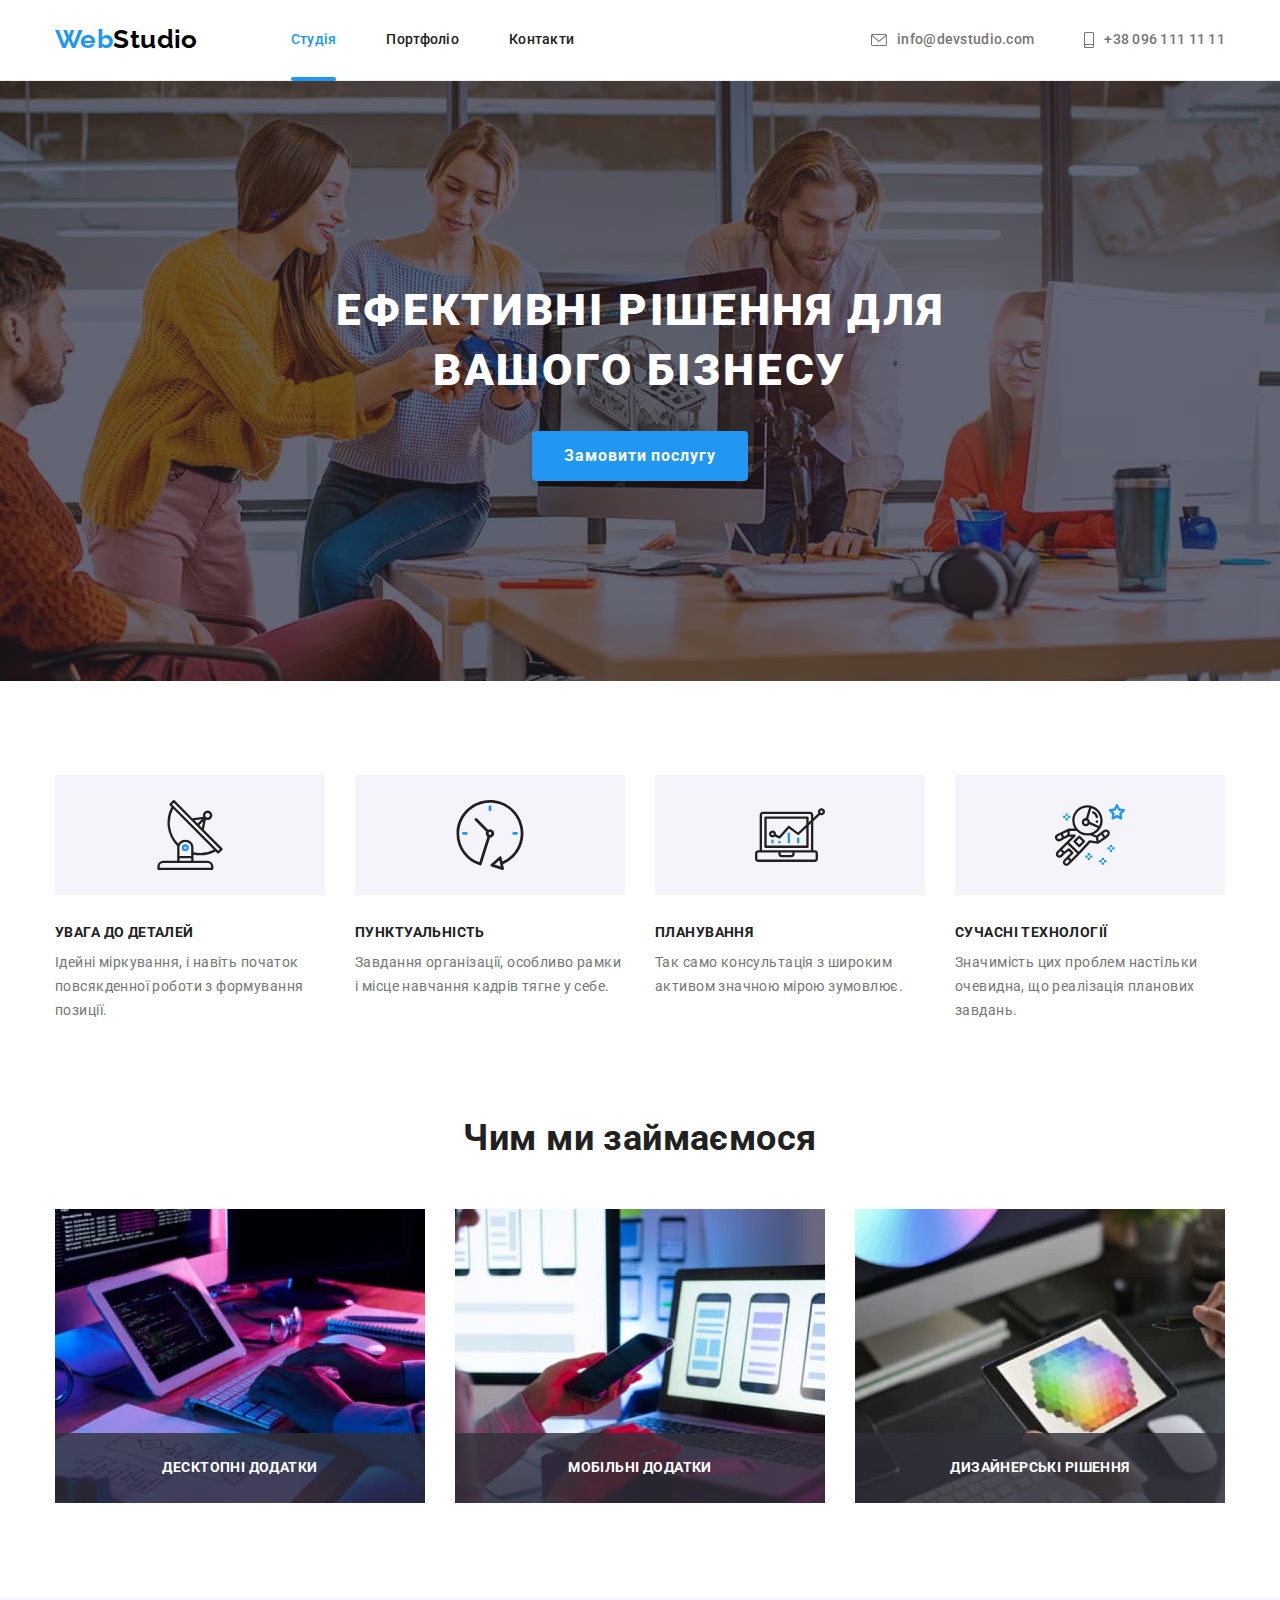
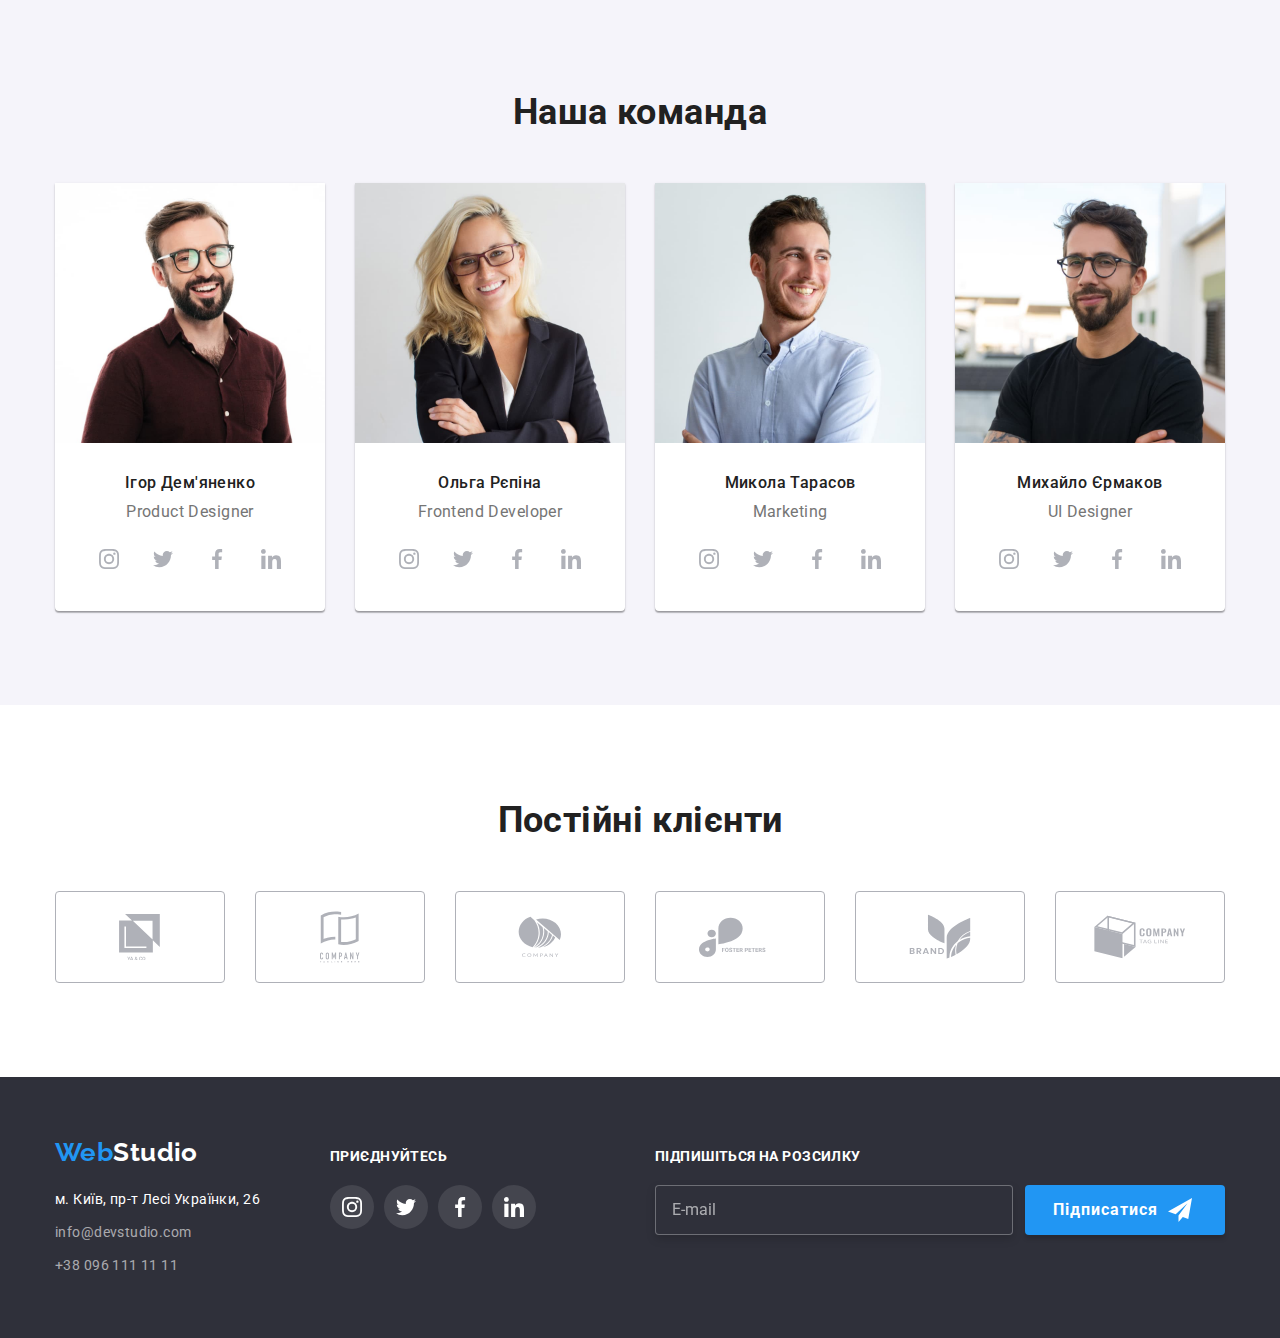
==== commit bfc969c3: "Удалил блок, который огортал кнопку в футере" ====
--- a/index.html
+++ b/index.html
@@ -179,7 +179,6 @@
                             </ul>
                         </div>
                     </li>
-
                     <li class="team-item">
                         <img class="team-image" src="./images/developer.jpg" alt="Фото Ольга Рєпіна">
                         <div class="team-content">
@@ -221,7 +220,6 @@
                             </ul>
                         </div>
                     </li>
-
                     <li class="team-item">
                         <img class="team-image" src="./images/marketing.jpg" alt=" Фото Микола Тарасов">
                         <div class="team-content">
@@ -263,7 +261,6 @@
                             </ul>
                         </div>
                     </li>
-
                     <li class="team-item">
                         <img class="team-image" src="./images/ui_designer.jpg" alt="Фото Михайло Єрмаков">
                         <div class="team-content">
@@ -429,14 +426,11 @@
                         <input class="footer-eamil-subscribe" type="email" name="subscribe-email" id="subscribe-email"
                             placeholder="E-mail" required>
                     </div>
-                    <div class="footer-button-flex">
-                        <button class="footer-button-subscribe" type="submit">Підписатися
-                            <svg class="svg-button-subscribe">
-                                <use href="./images/icons.svg#icon-telegram"></use>
-                            </svg>
-                        </button>
-                    </div>
-
+                    <button class="footer-button-subscribe" type="submit">Підписатися
+                        <svg class="svg-button-subscribe">
+                            <use href="./images/icons.svg#icon-telegram"></use>
+                        </svg>
+                    </button>
                 </form>
             </div>
         </div>
--- a/css/styles.css
+++ b/css/styles.css
@@ -747,6 +747,7 @@
 }
 
 .modal {
+    padding: 40px;
     position: relative;
     width: 528px;
     min-height: 581px;
@@ -791,10 +792,6 @@
 
 .form-input-container {
     margin-bottom: 20px;
-}
-
-.form {
-    padding: 40px;
 }
 
 .form-title {
@@ -970,7 +967,7 @@
     color: var(--hero-overlay-color);
     background-color: var(--footer-bg-color);
 
-    transition: background-color 250ms cubic-bezier(0.4, 0, 0.2, 1);
+    transition: border-color 250ms cubic-bezier(0.4, 0, 0.2, 1);
 }
 
 .footer-eamil-subscribe::placeholder {
@@ -981,7 +978,7 @@
 
 .footer-button-subscribe {
     padding: 10px 28px;
-    background-color: var(--accent-color);
+    min-width: 200px;
     box-shadow: 0px 4px 4px rgba(0, 0, 0, 0.15);
     border-radius: 4px;
     font-weight: 700;
@@ -999,6 +996,7 @@
 }
 
 .footer-subscribe-flex:focus-within .footer-eamil-subscribe {
+    border: solid 1px rgba(255, 255, 255, 0.6);
     outline: none;
 }
 
